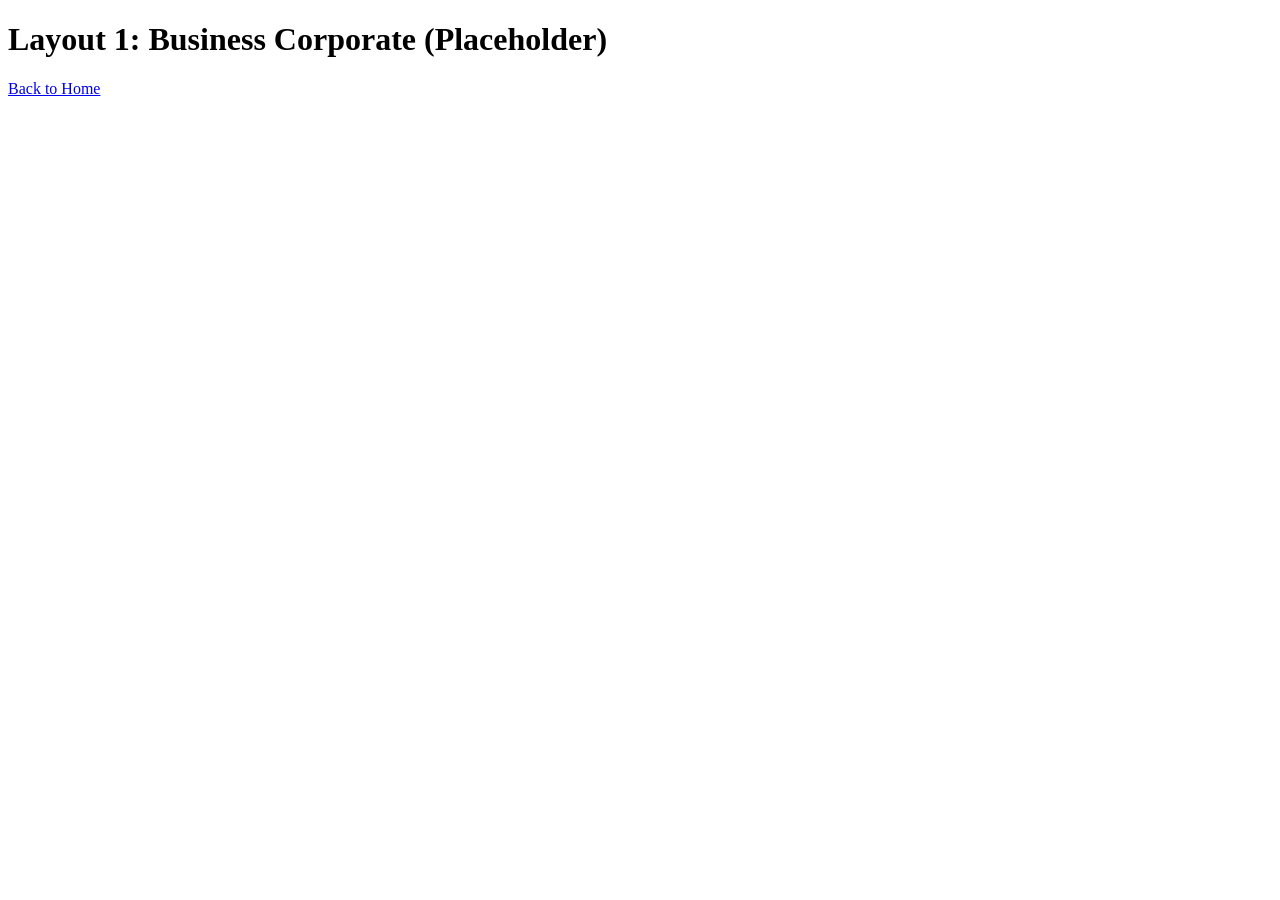
==== layout1.html @ 02c4ff90 "Main landing page, layout templates, and base styles" ====
<!DOCTYPE html>
<html lang="en">
<head>
    <meta charset="UTF-8">
    <meta name="viewport" content="width=device-width, initial-scale=1.0">
    <title>Layout 1 - ColourArea</title>
</head>
<body>
    <h1>Layout 1: Business Corporate (Placeholder)</h1>
    <a href="index.html">Back to Home</a>
</body>
</html>
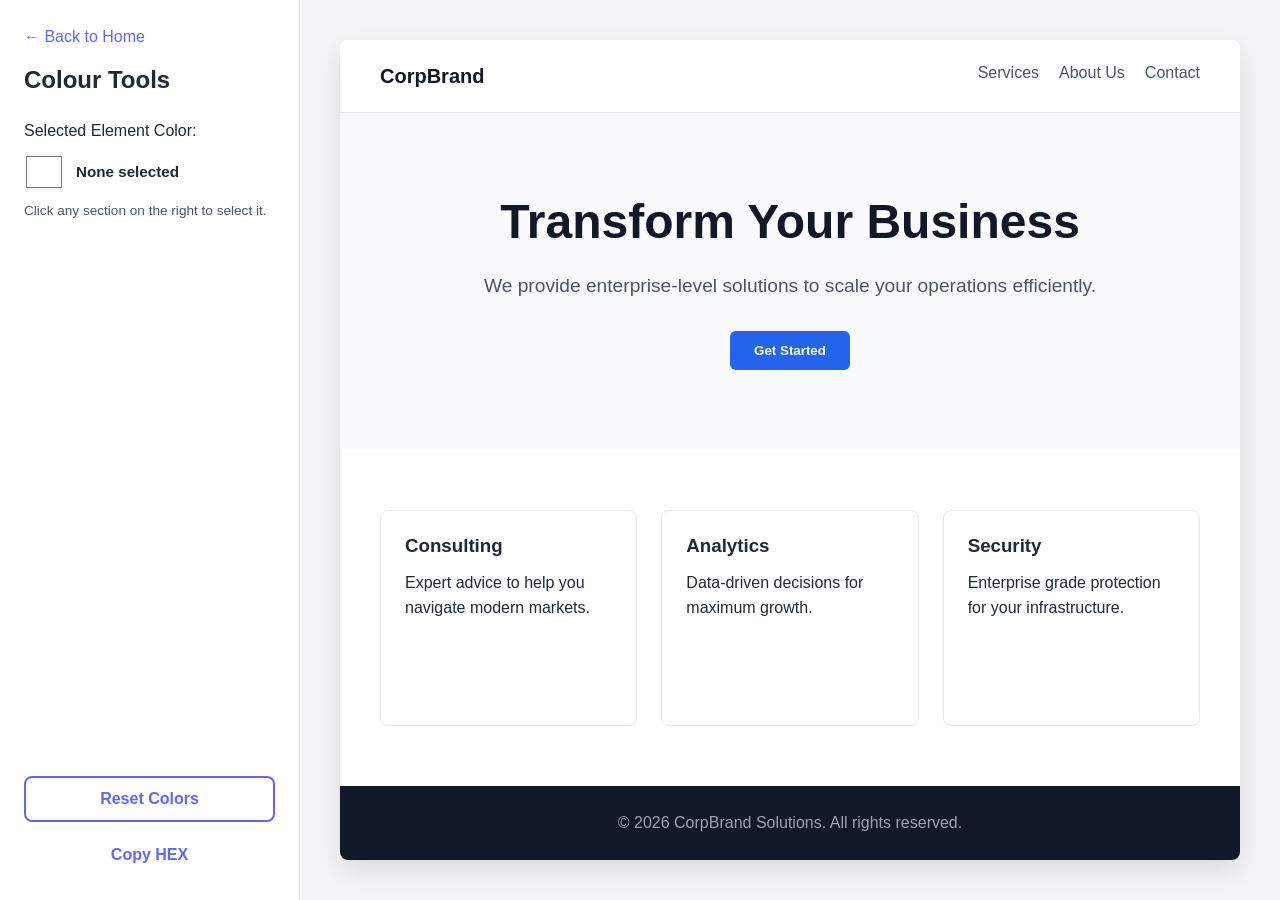
==== commit 93cd05ae: "Made basic layouts 1,2, added somw css" ====
--- a/layout1.html
+++ b/layout1.html
@@ -1,12 +1,77 @@
 <!DOCTYPE html>
 <html lang="en">
 <head>
-    <meta charset="UTF-8">
-    <meta name="viewport" content="width=device-width, initial-scale=1.0">
-    <title>Layout 1 - ColourArea</title>
+  <meta charset="UTF-8">
+  <meta name="viewport" content="width=device-width, initial-scale=1.0">
+  <title>Business Corporate - ColourArea</title>
+  <link rel="stylesheet" href="style.css">
+  <link href="https://fonts.googleapis.com/css2?family=Inter:wght@400;500;600;700&display=swap" rel="stylesheet">
 </head>
-<body>
-    <h1>Layout 1: Business Corporate (Placeholder)</h1>
-    <a href="index.html">Back to Home</a>
+<body class="layout-page">
+
+  <aside class="sidebar-tools">
+    <div class="tools-header">
+      <a href="index.html" class="back-link">&larr; Back to Home</a>
+      <h2>Colour Tools</h2>
+    </div>
+    
+    <div class="tool-group">
+      <label for="colorPicker">Selected Element Color:</label>
+      <div class="picker-row">
+        <input type="color" id="colorPicker" value="#ffffff" disabled>
+        <span id="selectedElementName" class="selected-text">None selected</span>
+      </div>
+      <small class="instruction">Click any section on the right to select it.</small>
+    </div>
+
+    <div class="tool-actions">
+      <button id="resetColorsBtn" class="btn btn-outline" disabled>Reset Colors</button>
+      <button id="copyColorsBtn" class="btn btn-primary" disabled>Copy HEX</button>
+    </div>
+  </aside>
+
+  <main class="layout-canvas">
+    
+    <div class="mock-website">
+      
+      <nav class="mock-nav colourable" data-element-name="Navigation Bar">
+        <div class="mock-logo">CorpBrand</div>
+        <ul class="mock-links">
+          <li>Services</li>
+          <li>About Us</li>
+          <li>Contact</li>
+        </ul>
+      </nav>
+
+      <header class="mock-hero colourable" data-element-name="Hero Section">
+        <h1>Transform Your Business</h1>
+        <p>We provide enterprise-level solutions to scale your operations efficiently.</p>
+        <button class="mock-btn colourable" data-element-name="Hero Button">Get Started</button>
+      </header>
+
+      <section class="mock-services colourable" data-element-name="Services Background">
+        <div class="mock-card colourable" data-element-name="Service Card 1">
+          <h3>Consulting</h3>
+          <p>Expert advice to help you navigate modern markets.</p>
+        </div>
+        <div class="mock-card colourable" data-element-name="Service Card 2">
+          <h3>Analytics</h3>
+          <p>Data-driven decisions for maximum growth.</p>
+        </div>
+        <div class="mock-card colourable" data-element-name="Service Card 3">
+          <h3>Security</h3>
+          <p>Enterprise grade protection for your infrastructure.</p>
+        </div>
+      </section>
+
+      <footer class="mock-footer colourable" data-element-name="Footer">
+        <p>&copy; 2026 CorpBrand Solutions. All rights reserved.</p>
+      </footer>
+
+    </div>
+
+  </main>
+
+  <script src="script.js"></script>
 </body>
 </html>
--- a/style.css
+++ b/style.css
@@ -0,0 +1,426 @@
+
+:root {
+  --primary-color: #6366f1;
+  --primary-hover: #4f46e5;
+  --text-main: #1f2937;
+  --text-muted: #4b5563;
+  --bg-color: #f9fafb;
+  --card-bg: #ffffff;
+  --border-color: #e5e7eb;
+}
+
+* {
+  box-sizing: border-box;
+  margin: 0;
+  padding: 0;
+}
+
+body {
+  font-family: 'Inter', sans-serif;
+  color: var(--text-main);
+  background-color: var(--bg-color);
+  line-height: 1.6;
+}
+
+h1,
+h2,
+h3 {
+  color: var(--text-main);
+  line-height: 1.2;
+}
+
+a {
+  text-decoration: none;
+}
+
+.container {
+  max-width: 1200px;
+  margin: 0 auto;
+  padding: 0 20px;
+}
+
+.hero {
+  background: linear-gradient(135deg, #1e1b4b, #4338ca);
+  background-image:
+    linear-gradient(rgba(30, 27, 75, 0.8), rgba(67, 56, 202, 0.8)),
+    url('https://images.unsplash.com/photo-1557683316-973673baf926?q=80&w=2000&auto=format&fit=crop');
+  background-size: cover;
+  background-position: center;
+  color: white;
+  text-align: center;
+  padding: 120px 20px;
+}
+
+.hero-title {
+  font-size: 4rem;
+  font-weight: 700;
+  margin-bottom: 20px;
+  color: white;
+  letter-spacing: -1px;
+}
+
+.hero-subtitle {
+  font-size: 1.25rem;
+  max-width: 600px;
+  margin: 0 auto 40px auto;
+  color: #e0e7ff;
+}
+
+.btn {
+  display: inline-block;
+  padding: 12px 24px;
+  border-radius: 8px;
+  font-weight: 600;
+  transition: all 0.3s ease;
+  cursor: pointer;
+  border: none;
+  font-size: 1rem;
+}
+
+.btn-primary {
+  background-color: white;
+  color: var(--primary-color);
+}
+
+.btn-primary:hover {
+  background-color: #f3f4f6;
+  transform: translateY(-2px);
+  box-shadow: 0 4px 6px rgba(0, 0, 0, 0.1);
+}
+
+.btn-outline {
+  background-color: transparent;
+  color: var(--primary-color);
+  border: 2px solid var(--primary-color);
+}
+
+.btn-outline:hover {
+  background-color: var(--primary-color);
+  color: white;
+}
+
+.layouts-section {
+  padding: 80px 0;
+}
+
+.section-title {
+  font-size: 2.5rem;
+  text-align: center;
+  margin-bottom: 10px;
+}
+
+.section-description {
+  text-align: center;
+  color: var(--text-muted);
+  margin-bottom: 50px;
+}
+
+.layouts-grid {
+  display: grid;
+  grid-template-columns: repeat(auto-fit, minmax(320px, 1fr));
+  gap: 30px;
+}
+
+.layout-card {
+  background-color: var(--card-bg);
+  border-radius: 12px;
+  overflow: hidden;
+  box-shadow: 0 4px 6px rgba(0, 0, 0, 0.05);
+  transition: transform 0.3s ease, box-shadow 0.3s ease;
+  border: 1px solid var(--border-color);
+  display: flex;
+  flex-direction: column;
+}
+
+.layout-card:hover {
+  transform: translateY(-5px);
+  box-shadow: 0 10px 15px rgba(0, 0, 0, 0.1);
+}
+
+.card-image {
+  height: 180px;
+  width: 100%;
+}
+
+.bg-blue {
+  background-color: #bfdbfe;
+}
+
+.bg-purple {
+  background-color: #e9d5ff;
+}
+
+.bg-green {
+  background-color: #bbf7d0;
+}
+
+.bg-orange {
+  background-color: #fed7aa;
+}
+
+.bg-pink {
+  background-color: #fbcfe8;
+}
+
+.card-content {
+  padding: 24px;
+  display: flex;
+  flex-direction: column;
+  flex-grow: 1;
+}
+
+.card-title {
+  font-size: 1.25rem;
+  margin-bottom: 12px;
+}
+
+.card-text {
+  color: var(--text-muted);
+  margin-bottom: 24px;
+  flex-grow: 1;
+}
+
+.site-footer {
+  text-align: center;
+  padding: 30px 20px;
+  background-color: white;
+  border-top: 1px solid var(--border-color);
+  color: var(--text-muted);
+  font-size: 0.9rem;
+}
+
+.layout-page {
+  display: flex;
+  height: 100vh;
+  overflow: hidden;
+}
+
+.sidebar-tools {
+  width: 300px;
+  background-color: white;
+  border-right: 1px solid var(--border-color);
+  padding: 24px;
+  display: flex;
+  flex-direction: column;
+  gap: 24px;
+  z-index: 10;
+}
+
+.tools-header h2 {
+  font-size: 1.5rem;
+  margin-top: 16px;
+}
+
+.back-link {
+  color: var(--primary-color);
+  font-weight: 500;
+  display: inline-block;
+}
+
+.tool-group {
+  display: flex;
+  flex-direction: column;
+  gap: 8px;
+}
+
+.picker-row {
+  display: flex;
+  align-items: center;
+  gap: 12px;
+}
+
+input[type="color"] {
+  width: 40px;
+  height: 40px;
+  padding: 0;
+  border: none;
+  border-radius: 4px;
+  cursor: pointer;
+}
+
+.selected-text {
+  font-weight: 600;
+  font-size: 0.95rem;
+}
+
+.instruction {
+  color: var(--text-muted);
+  font-size: 0.85rem;
+}
+
+.tool-actions {
+  display: flex;
+  flex-direction: column;
+  gap: 12px;
+  margin-top: auto;
+}
+
+.tool-actions .btn {
+  width: 100%;
+}
+
+.layout-canvas {
+  flex-grow: 1;
+  background-color: #f3f4f6;
+  overflow-y: auto;
+  padding: 40px;
+  display: flex;
+  justify-content: center;
+}
+
+.mock-website {
+  background-color: white;
+  width: 100%;
+  max-width: 900px;
+  border-radius: 8px;
+  box-shadow: 0 10px 25px rgba(0,0,0,0.1);
+  overflow: hidden;
+  min-height: 800px;
+  display: flex;
+  flex-direction: column;
+}
+
+.colourable {
+  transition: outline 0.2s ease;
+  outline: 2px solid transparent;
+}
+
+.colourable:hover {
+  outline: 2px dashed var(--primary-color);
+  cursor: pointer;
+}
+
+.mock-nav {
+  display: flex;
+  justify-content: space-between;
+  padding: 20px 40px;
+  background-color: white;
+  border-bottom: 1px solid var(--border-color);
+}
+
+.mock-logo {
+  font-weight: 700;
+  font-size: 1.25rem;
+  color: #111827;
+}
+
+.mock-links {
+  display: flex;
+  list-style: none;
+  gap: 20px;
+  color: #4b5563;
+}
+
+.mock-hero {
+  padding: 80px 40px;
+  text-align: center;
+  background-color: #f9fafb;
+}
+
+.mock-hero h1 {
+  font-size: 3rem;
+  margin-bottom: 20px;
+  color: #111827;
+}
+
+.mock-hero p {
+  font-size: 1.2rem;
+  color: #4b5563;
+  margin-bottom: 30px;
+}
+
+.mock-btn {
+  padding: 12px 24px;
+  background-color: #2563eb;
+  color: white;
+  border: none;
+  border-radius: 6px;
+  font-weight: 600;
+  cursor: pointer;
+}
+
+.mock-services {
+  padding: 60px 40px;
+  display: grid;
+  grid-template-columns: repeat(3, 1fr);
+  gap: 24px;
+  background-color: white;
+  flex-grow: 1;
+}
+
+.mock-card {
+  padding: 24px;
+  border: 1px solid var(--border-color);
+  border-radius: 8px;
+  background-color: white;
+}
+
+.mock-card h3 {
+  margin-bottom: 12px;
+}
+
+.mock-footer {
+  text-align: center;
+  padding: 24px;
+  background-color: #111827;
+  color: #9ca3af;
+}
+
+.portfolio-theme {
+  font-family: 'Helvetica Neue', Helvetica, Arial, sans-serif;
+}
+
+.portfolio-theme .mock-header {
+  padding: 100px 40px;
+  background-color: white;
+}
+
+.portfolio-theme .mock-name {
+  font-size: 4rem;
+  letter-spacing: -2px;
+  margin-bottom: 10px;
+  color: #000;
+}
+
+.portfolio-theme .mock-role {
+  font-size: 1.5rem;
+  color: #666;
+}
+
+.mock-portfolio-grid {
+  padding: 0 40px 60px 40px;
+  display: grid;
+  grid-template-columns: repeat(2, 1fr);
+  gap: 40px;
+  background-color: white;
+  flex-grow: 1;
+}
+
+.mock-project {
+  display: flex;
+  flex-direction: column;
+  gap: 16px;
+}
+
+.mock-image {
+  background-color: #e5e7eb;
+  height: 250px;
+  border-radius: 4px;
+  width: 100%;
+}
+
+.portfolio-theme .mock-contact {
+  padding: 60px 40px;
+  background-color: #111;
+  color: white;
+  text-align: center;
+  display: flex;
+  flex-direction: column;
+  align-items: center;
+  gap: 20px;
+}
+
+.portfolio-theme .mock-btn {
+  background-color: white;
+  color: black;
+}
